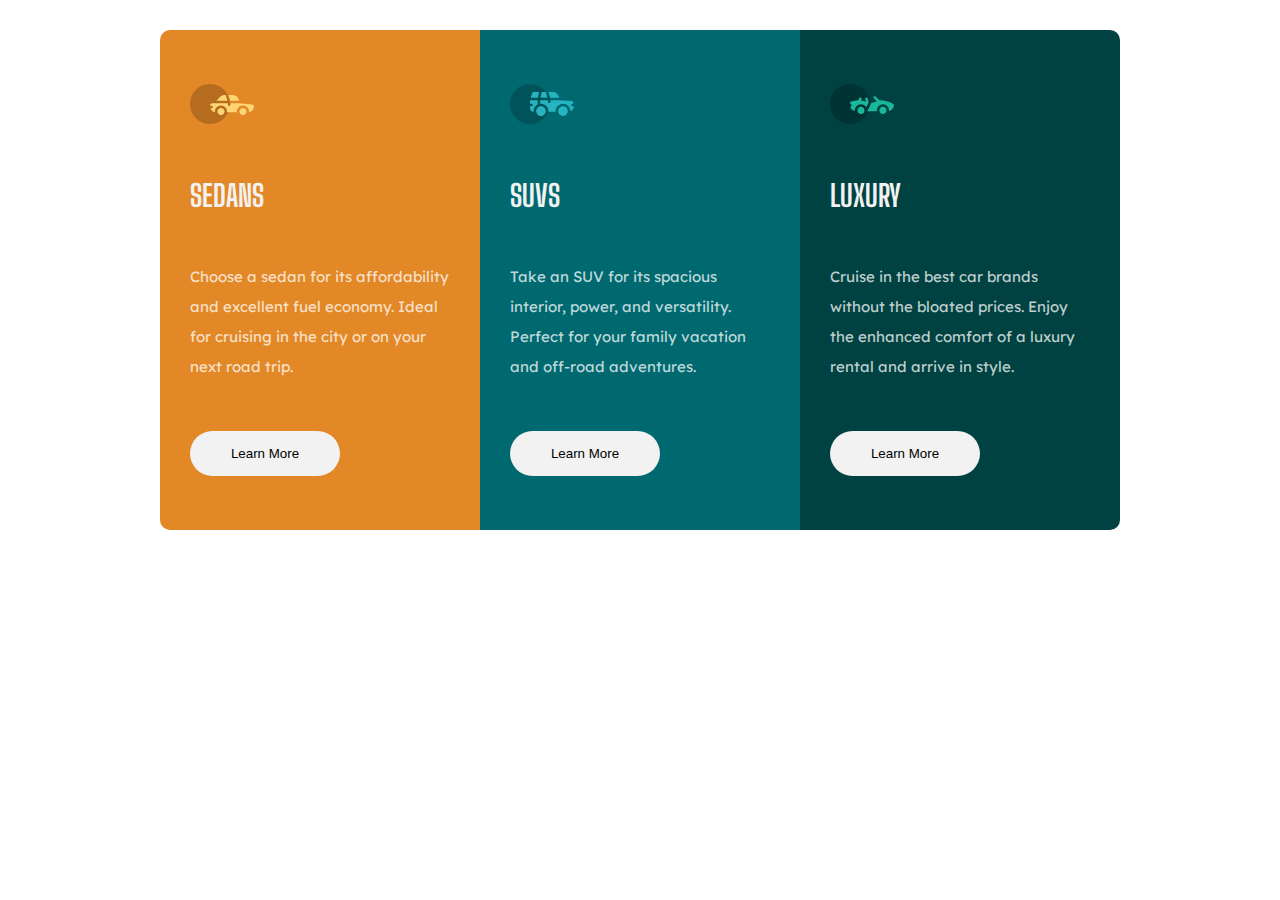
==== index.html @ a2070e06 "designed flexbox layout" ====
<!DOCTYPE html>
<html lang="en">
<head>
    <meta charset="UTF-8">
    <meta http-equiv="X-UA-Compatible" content="IE=edge">
    <meta name="viewport" content="width=device-width, initial-scale=1.0">
    <link href="style.css" rel="stylesheet" />
    <link href='https://fonts.googleapis.com/css?family=Lexend Deca' rel='stylesheet'>
    <!-- <link href="https://fonts.google.com/specimen/Lexend+Deca" rel="stylesheet"/> -->
    <link href="https://fonts.googleapis.com/css?family=Big Shoulders Display" rel="stylesheet"/>
    <title>CSS Flexbox</title>
</head>
<body>
    <main>
        <div id="main-container">
            <div class="inner-container">
                <div class="card-icon"><img src="icon-sedans.svg" alt="Icon"/></div>
                <div class="card-title"><h1>SEDANS</h1></div>
                <div class="card-body">
                    <p>Choose a sedan for its affordability and
                         excellent fuel economy. Ideal for cruising
                        in the city or on your next road trip.</p>
                </div>
                <div class="card-button-container"><button class="card-button">Learn More</button></div>
            </div>
            <div class="inner-container">
                <div class="card-icon"><img src="icon-suvs.svg" alt="Icon"/></div>
                <div class="card-title"><h1>SUVS</h1></div>
                <div class="card-body">
                    <p>Take an SUV for its spacious interior, power, and
                        versatility. Perfect for your family vacation and 
                        off-road adventures.</p>
                </div>
                <div class="card-button-container"><button class="card-button">Learn More</button></div>
            </div>
            <div class="inner-container">
                <div class="card-icon"><img src="icon-luxury.svg" alt="Icon"/></div>
                <div class="card-title"><h1>LUXURY</h1></div>
                <div class="card-body">
                    <p>Cruise in the best car brands without the bloated
                        prices. Enjoy the enhanced comfort of a luxury rental
                        and arrive in style.</p>
                </div>
                <div class="card-button-container"><button class="card-button">Learn More</button></div>
            </div>
        </div>
    </main>
</body>
</html>
---- style.css ----
*{
    padding: 0;
    margin: 0;
    box-sizing: border-box; 
}

#main-container{
    display: flex;
    flex-direction: row; 
    justify-content: center;
    padding:30px
}
.inner-container{
    display: flex;
    flex-direction: column;
    justify-content: space-around;
    width:320px;
    padding:30px;
    height: 500px;
    font-size: 15px; 
}
.inner-container:nth-child(1){
    background-color: hsl(31, 77%, 52%);
    border-top-left-radius: 10px;
    border-bottom-left-radius: 10px;
}
.inner-container:nth-child(2){
    background-color: hsl(184, 100%, 22%);
}
.inner-container:nth-child(3){
    background-color: hsl(179, 100%, 13%);
    border-top-right-radius: 10px;
    border-bottom-right-radius: 10px;
}
.card-title{
    color: hsl(0, 0%, 95%);
    font-family: "Big Shoulders Display";
}
.card-body{
    color: hsla(0, 0%, 100%, 0.75);
    line-height: 30px;
    font-family: 'Lexend Deca';
    font-weight: 400;
}
.card-button-container .card-button{
    background-color: hsl(0, 0%, 95%);
    border:none;
    padding: 15px;
    border-radius: 30px;
    width:150px;
    
}

@media only screen and (max-width: 375px) {
    
    #main-container{
        display: flex;
        flex-direction: column; 
        justify-content: center;
        padding:30px
    }
    .inner-container{
        display: flex;
        flex-direction: column;
        justify-content: space-around;
        margin: 10px;
    }
    .inner-container:nth-child(1){
        background-color: hsl(31, 77%, 52%);
        border-radius: 10px; 
    }
    .inner-container:nth-child(2){
        background-color: hsl(184, 100%, 22%);
        border-radius: 10px; 
    }
    .inner-container:nth-child(3){
        background-color: hsl(179, 100%, 13%); 
        border-radius: 10px;
    }
  }
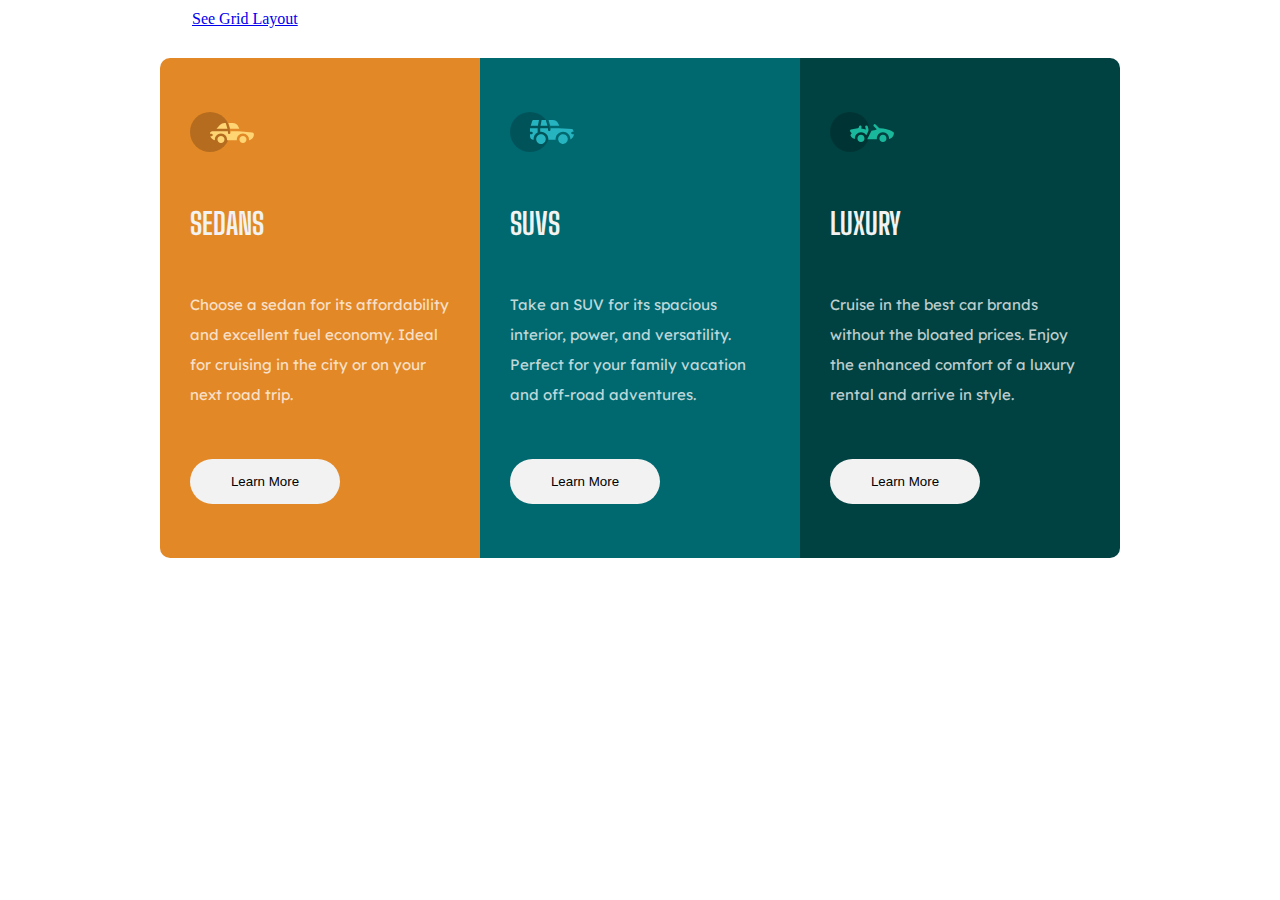
==== commit bf0b3d6c: "Modified Grid.html, index amd style.css" ====
--- a/index.html
+++ b/index.html
@@ -12,7 +12,10 @@
 </head>
 <body>
     <main>
-        <div id="main-container">
+        <div id="to-grid">
+            <a href="grid.html" >See Grid Layout</a>
+        </div>
+        <div id="main-container"> 
             <div class="inner-container">
                 <div class="card-icon"><img src="icon-sedans.svg" alt="Icon"/></div>
                 <div class="card-title"><h1>SEDANS</h1></div>
--- a/style.css
+++ b/style.css
@@ -52,6 +52,60 @@
     width:150px;
     
 }
+#to-grid{ 
+    width:auto;
+    margin-top: 10px;
+    margin-left: 15%;
+}
+
+.grid-layout{
+    width:50%;
+    margin:30px auto;
+}
+#grid-container-1{
+    display: grid;
+    grid-template-areas: 
+    'orange orange yellow'
+    'orange orange yellow';
+    grid-gap: 10px;
+    grid-column-gap: 10px;
+}
+#grid-container-2{
+    display: grid;
+    grid-template-areas:  
+    'green blue blue'
+    'green blue blue';
+    grid-gap: 10px;
+    grid-row-gap: 10px;
+}
+#grid-container-1 div{
+    text-align: center;
+    height:200px; 
+    vertical-align: center;
+}
+#grid-container-2 div{
+    text-align: center;
+    vertical-align: center;
+    height:200px;
+}
+.orange{
+    background-color: orange;
+    grid-area: orange;
+}
+.yellow{
+    background: yellow;
+    grid-area: yellow;
+}
+.green{
+    background:green;
+    grid-area: green;
+}
+.blue{
+    background: blue;
+    grid-area: blue;
+}
+
+
 
 @media only screen and (max-width: 375px) {
     
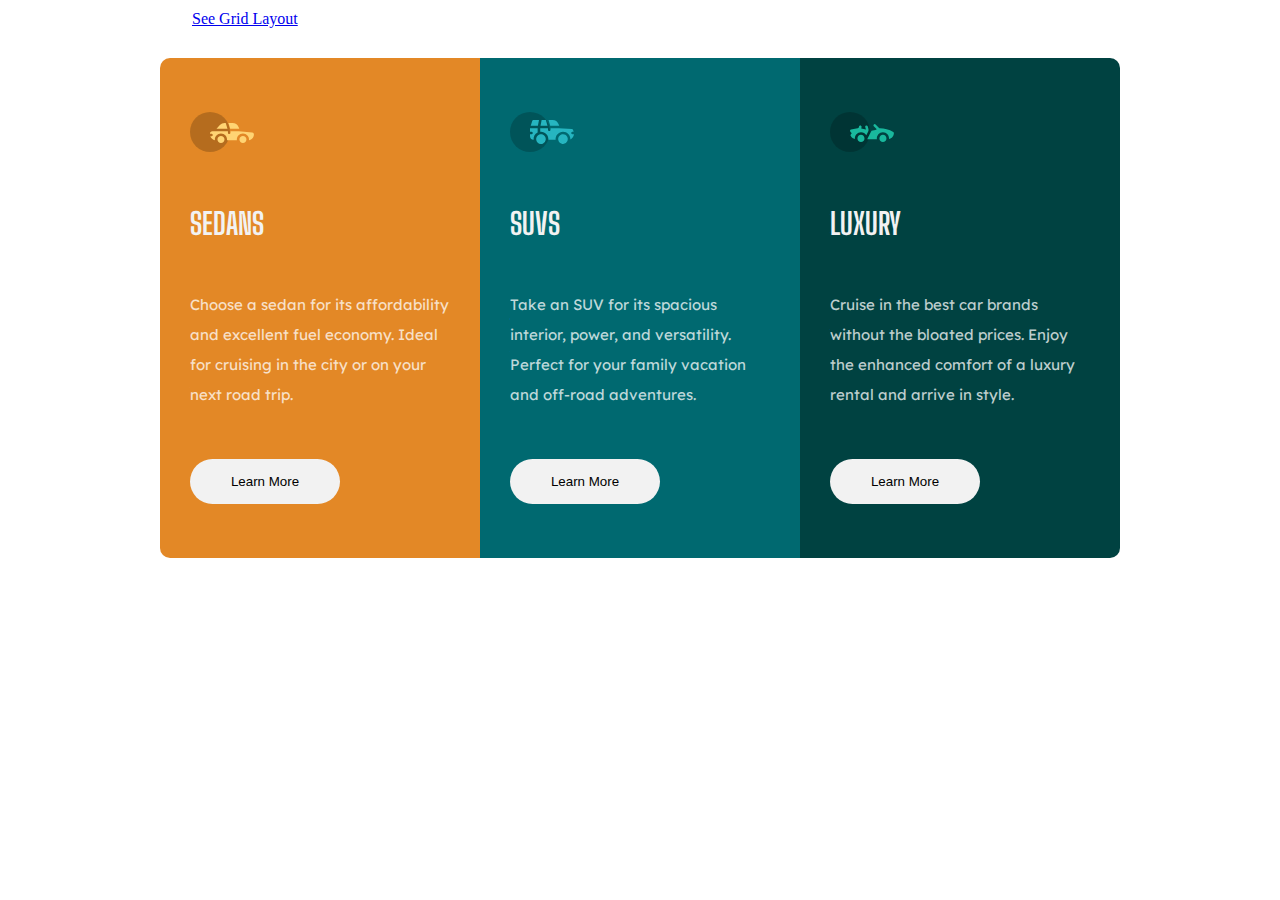
==== commit e4fb054d: "Moved images into assets folder" ====
--- a/index.html
+++ b/index.html
@@ -17,7 +17,7 @@
         </div>
         <div id="main-container"> 
             <div class="inner-container">
-                <div class="card-icon"><img src="icon-sedans.svg" alt="Icon"/></div>
+                <div class="card-icon"><img src="assets/icon-sedans.svg" alt="Icon"/></div>
                 <div class="card-title"><h1>SEDANS</h1></div>
                 <div class="card-body">
                     <p>Choose a sedan for its affordability and
@@ -27,7 +27,7 @@
                 <div class="card-button-container"><button class="card-button">Learn More</button></div>
             </div>
             <div class="inner-container">
-                <div class="card-icon"><img src="icon-suvs.svg" alt="Icon"/></div>
+                <div class="card-icon"><img src="assets/icon-suvs.svg" alt="Icon"/></div>
                 <div class="card-title"><h1>SUVS</h1></div>
                 <div class="card-body">
                     <p>Take an SUV for its spacious interior, power, and
@@ -37,7 +37,7 @@
                 <div class="card-button-container"><button class="card-button">Learn More</button></div>
             </div>
             <div class="inner-container">
-                <div class="card-icon"><img src="icon-luxury.svg" alt="Icon"/></div>
+                <div class="card-icon"><img src="assets/icon-luxury.svg" alt="Icon"/></div>
                 <div class="card-title"><h1>LUXURY</h1></div>
                 <div class="card-body">
                     <p>Cruise in the best car brands without the bloated
